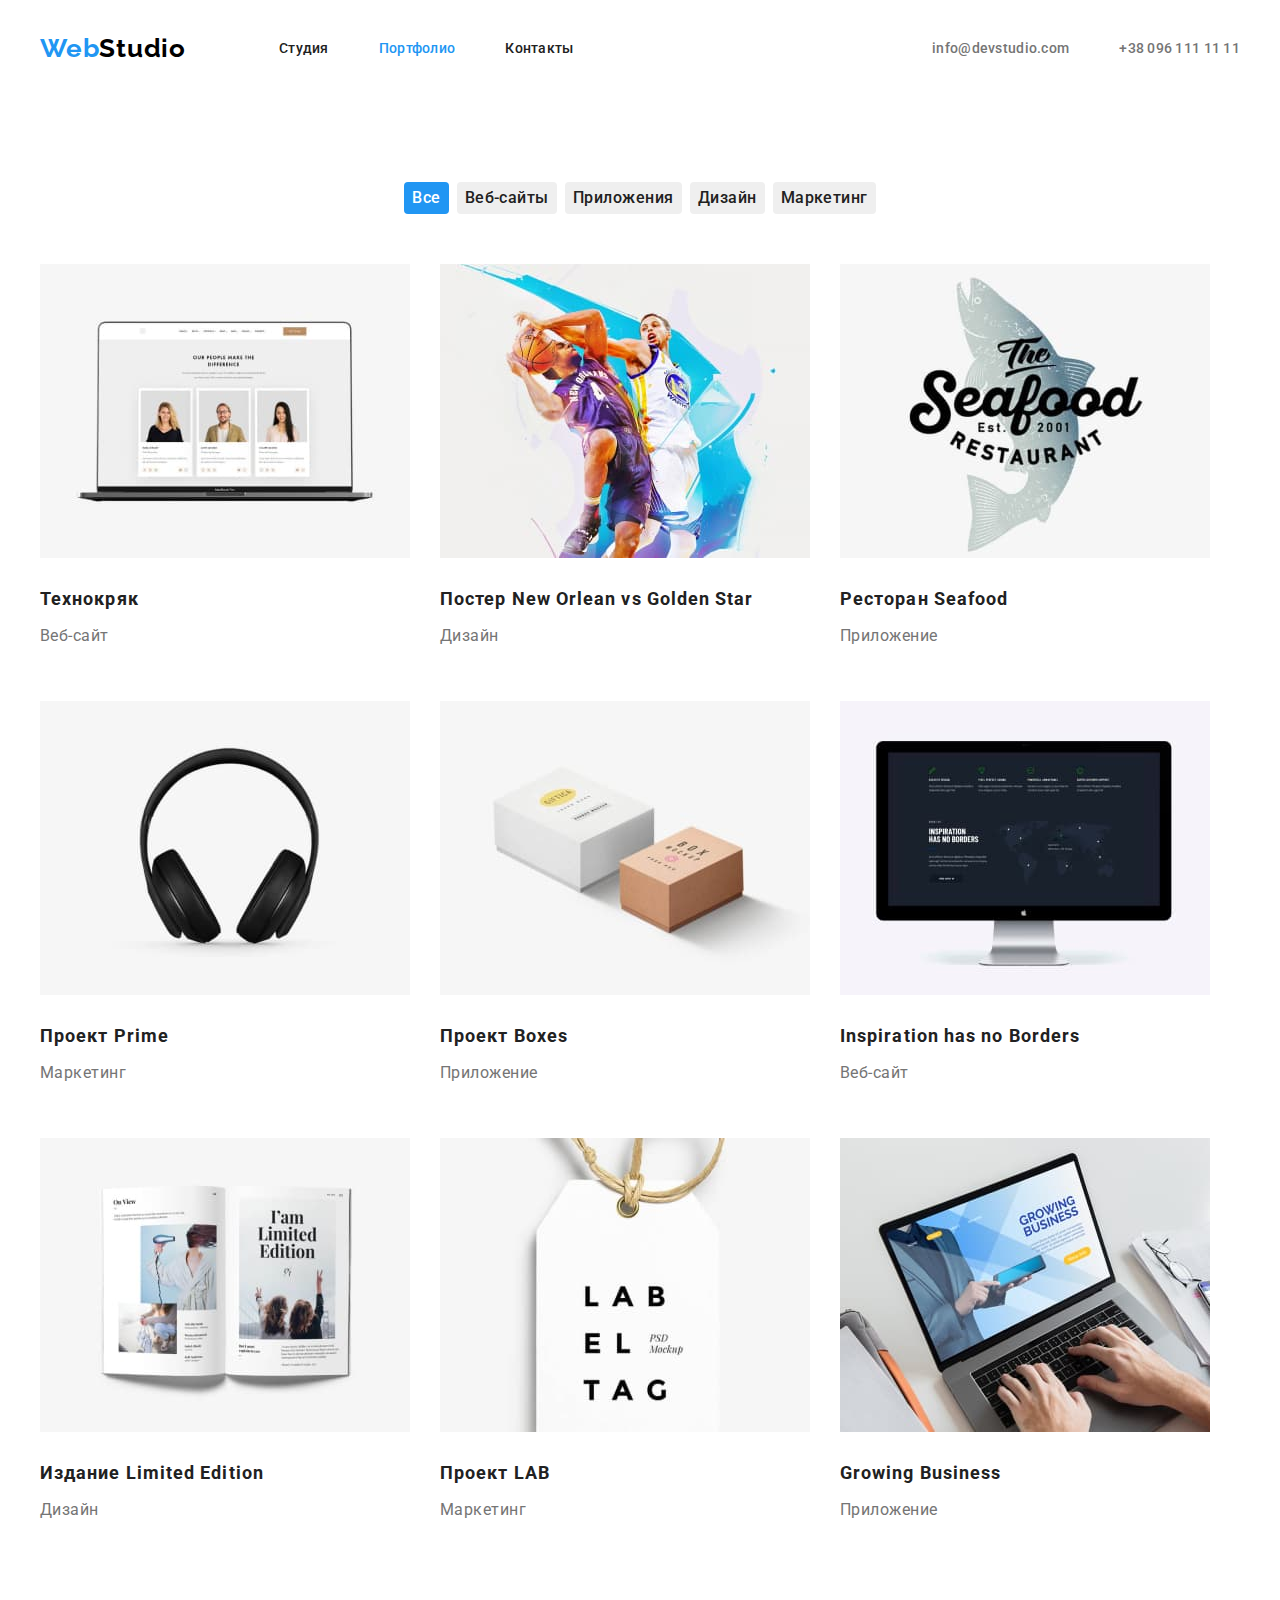
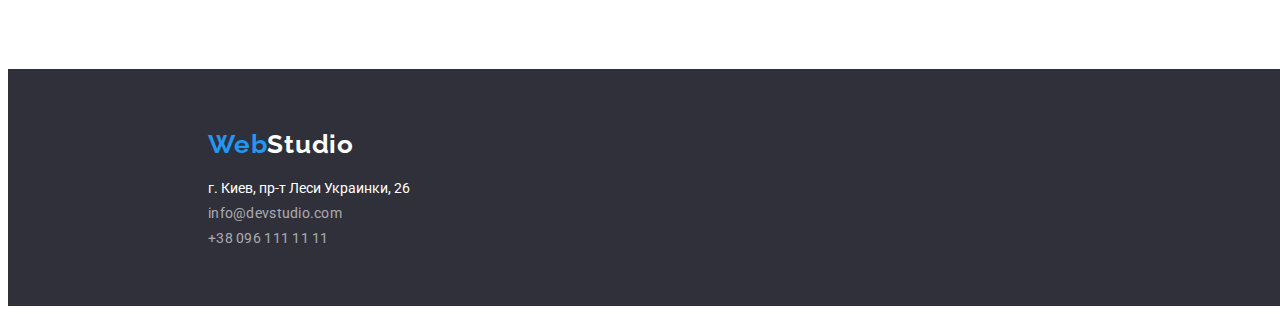
==== portfolio.html @ 3ed4b09c "Fully done hm03" ====
<!DOCTYPE html>
<html lang="ru">
<head>
    <meta charset="UTF-8">
    <meta http-equiv="X-UA-Compatible" content="IE=edge">
    <meta name="viewport" content="width=device-width, initial-scale=1.0">
    <title>Портфолио</title>
    <link rel="preconnect" href="https://fonts.googleapis.com">
    <link rel="preconnect" href="https://fonts.gstatic.com" crossorigin>
    <link
        href="https://fonts.googleapis.com/css2?family=Oleo+Script&family=Raleway:wght@400;700&family=Roboto:wght@400;500;700;900&display=swap"
        rel="stylesheet">
    <link rel="stylesheet" href="./css/styles.css">
</head>
<body>
    <header class="header">
        <div class="container">
            <a href="./index.html" class="logo-header"><span class="logo-first-word">Web</span>Studio</a>
            <nav class="main-nav">
                <ul class="nav-list">
                    <li class="nav-item"><a href="./index.html" class="nav-link">Студия</a></li>
                    <li class="nav-item"><a href="./portfolio.html" class="current">Портфолио</a></li>
                    <li class="nav-item"><a href="" class="nav-link">Контакты</a></li>
                </ul>
            </nav>
            <ul class="contacts-list">
                <li class="contacts-item"><a href="mailto:info@devstudio.com" class="contacts-link">info@devstudio.com</a>
                </li>
                <li class="contacts-item"><a href="tel:+380961111111" class="contacts-link">+38 096 111 11 11</a></li>
            </ul>
        </div>
    </header>
    <main>
        <div class="container">
            <section class="examples-section">
                <h1 class="examples-section-title">Все примеры работ</h1>
                <ul class="portfolio-filter-list">
                    <li class="portfolio-filter-item"><button type="button" class="portfolio-filter-button current-btn">Все</button>
                    </li>
                    <li class="portfolio-filter-item"><button type="button" class="portfolio-filter-button">Веб-сайты</button></li>
                    <li class="portfolio-filter-item"><button type="button" class="portfolio-filter-button">Приложения</button></li>
                    <li class="portfolio-filter-item"><button type="button" class="portfolio-filter-button">Дизайн</button></li>
                    <li class="portfolio-filter-item"><button type="button" class="portfolio-filter-button">Маркетинг</button></li>
                </ul>
                <ul class="examples-section-list">
                    <li class="examples-section-items">
                        <img src="./images/company-1.jpg" alt="Веб-сайт" width="370" height="294" class="company-photo">
                        <h2 class="company-name">Технокряк</h2>
                        <p class="company-description">Веб-сайт</p>
                    </li>
                    <li class="examples-section-items">
                        <img src="./images/company-2.jpg" alt="Дизайн" width="370" height="294" class="company-photo">
                        <h2 class="company-name">Постер <span lang="en">New Orlean vs Golden Star</span></h2>
                        <p class="company-description">Дизайн</p>
                    </li>
                    <li class="examples-section-items">
                        <img src="./images/company-3.jpg" alt="Приложение" width="370" height="294" class="company-photo">
                        <h2 class="company-name">Ресторан <span lang="en">Seafood</span></h2>
                        <p class="company-description">Приложение</p>
                    </li>
                    <li class="examples-section-items">
                        <img src="./images/company-4.jpg" alt="Маркетинг" width="370" height="294" class="company-photo">
                        <h2 class="company-name">Проект <span lang="en">Prime</span></h2>
                        <p class="company-description">Маркетинг</p>
                    </li>
                    <li class="examples-section-items">
                        <img src="./images/company-5.jpg" alt="Приложение" width="370" height="294" class="company-photo">
                        <h2 class="company-name">Проект <span lang="en">Boxes</span></h2>
                        <p class="company-description">Приложение</p>
                    </li>
                    <li class="examples-section-items">
                        <img src="./images/company-6.jpg" alt="Веб-сайт" width="370" height="294" class="company-photo">
                        <h2 class="company-name" lang="en">Inspiration has no Borders</h2>
                        <p class="company-description">Веб-сайт</p>
                    </li>
                    <li class="examples-section-items">
                        <img src="./images/company-7.jpg" alt="Дизайн" width="370" height="294" class="company-photo">
                        <h2 class="company-name">Издание <span lang="en">Limited Edition</span></h2>
                        <p class="company-description">Дизайн</p>
                    </li>
                    <li class="examples-section-items">
                        <img src="./images/company-8.jpg" alt="Маркетинг" width="370" height="294" class="company-photo">
                        <h2 class="company-name">Проект <span lang="en">LAB</span></h2>
                        <p class="company-description">Маркетинг</p>
                    </li>
                    <li class="examples-section-items">
                        <img src="./images/company-9.jpg" alt="Приложение" width="370" height="294" class="company-photo">
                        <h2 class="company-name" lang="en">Growing Business</h2>
                        <p class="company-description">Приложение</p>
                    </li>
                </ul>
            </section>
        </div>
    </main>
    <footer class="footer">
        <div class="container">
            <a href="./index.html" class="logo-footer"><span class="logo-first-word">Web</span>Studio</a>
            <address>
                <p class="address">г. Киев, пр-т Леси Украинки, 26</p>
                <ul class="contacts-footer-list">
                    <li class="contacts-item-footer"><a href="mailto:info@devstudio.com"
                            class="contacts-link-footer">info@devstudio.com</a></li>
                    <li class="contacts-item-footer"><a href="tel:+380961111111" class="contacts-link-footer">+38 096 111 11
                            11</a>
                    </li>
                </ul>
            </address>
        </div>
    </footer>
</body>
</html>
---- css/styles.css ----
:root {
  --theme-main: #000000;
  --theme-accent: #2196f3;
  --theme-light: #ffffff;
  --theme-description: #757575;
  --theme-contacts: rgba(255, 255, 255, 0.6);
  --theme-nav: #212121;
  --theme-bckgrnd-hero: #2f303a;
  --theme-btn: #2196f3;
  --theme-bckgrnd-team: #f5f4fa;
}

body {
  font-family: 'Roboto', sans-serif;
  font-size: 14px;
  color: var(--theme-description);
  background-color: var(--theme-light);
}

h1,
h2,
h3,
p,
ul {
  margin: 0;
  padding: 0;
}

.container {
  width: 1200px;
  margin-left: auto;
  margin-right: auto;
  padding-left: 15px;
  padding-right: 15px;
}
/* header */
.header > .container {
  display: flex;
  align-items: center;
  height: 80px;
}

.logo-header {
  margin-right: 93px;
  font-family: Raleway;
  font-weight: 700;
  font-size: 26px;
  line-height: 1.19;
  letter-spacing: 0.03em;
  color: var(--theme-main);
  text-decoration: none;
}

.logo-first-word {
  color: var(--theme-accent);
}

.main-nav {
  margin-right: auto;
}

.nav-list,
.contacts-list {
  display: flex;
}

.nav-list,
.contacts-list,
.benefits-list,
.employment-list,
.team-list,
.portfolio-filter-list,
.examples-section-list,
.contacts-footer-list {
  list-style-type: none;
}

.nav-item {
  margin-right: 50px;
}

.nav-item:last-child {
  margin-right: 0;
}

.nav-link {
  text-decoration: none;
  color: var(--theme-nav);
  font-weight: 500;
  font-size: 14px;
  line-height: 1.14;
  letter-spacing: 0.02em;
}

.nav-link:visited {
  color: var(--theme-nav);
}

.nav-link:hover,
.nav-link:focus,
.contacts-link:hover,
.contacts-link:focus {
  color: var(--theme-accent);
}

.contacts-item:first-child {
  margin-right: 50px;
}

.contacts-link {
  text-decoration: none;
  font-style: normal;
  font-weight: 500;
  font-size: 14px;
  line-height: 1.14px;
  letter-spacing: 0.02em;
  color: var(--theme-description);
}

.contacts-link:visited {
  color: var(--theme-description);
}

/* hero-section */

.hero {
  width: 1600px;
  margin-left: -200px;
  padding-top: 200px;
  padding-bottom: 200px;
  background-color: var(--theme-bckgrnd-hero);
}

.hero-title {
  margin-bottom: 30px;
  font-weight: 900;
  font-size: 44px;
  line-height: 1.36;
  text-align: center;
  letter-spacing: 0.06em;
  text-transform: uppercase;
  color: var(--theme-light);
}

.hero-btn {
  margin-left: auto;
  margin-right: auto;
  color: var(--theme-light);
  background-color: var(--theme-accent);
  font-family: inherit;
  font-weight: 700;
  font-size: 16px;
  line-height: 1.88;
  display: flex;
  align-items: center;
  text-align: center;
  letter-spacing: 0.06em;
  cursor: pointer;
  border-radius: 4px;
  border-color: transparent;
}

.hero-btn:hover,
.hero-btn:focus {
  background-color: var(--theme-btn);
}

/* benefits */

.benefits-section {
  padding-top: 94px;
  padding-bottom: 94px;
}
.benefits-list {
  display: flex;
}

.benefits-item {
  width: 270px;
  margin-left: 30px;
}

.benefits-item:last-child {
  margin-left: 0;
}

.benefits-title,
.portfolio-filter-title,
.examples-section-title {
  display: none;
}

.benefits-item-title {
  margin-bottom: 10px;
  color: var(--theme-nav);
  font-weight: 700;
  font-size: 14px;
  line-height: 1.14;
  letter-spacing: 0.03em;
  text-transform: uppercase;
}

.benefits-item-text {
  line-height: 1.71;
  letter-spacing: 0.03em;
}

/* employment */

.employment-section {
  padding-bottom: 94px;
}

.employment-list {
  display: flex;
}

.employment-item {
  margin-right: 30px;
}

.employment-item:last-child {
  margin-right: 0;
}

/* team */

.team-section {
  padding-top: 94px;
  padding-bottom: 94px;
  background-color: var(--theme-bckgrnd-team);
}

.team-item {
  widht: 270px;
  margin-right: 30px;
  padding-bottom: 30px;
  background-color: var(--theme-light);
}

.team-item:last-child {
  margin-right: 0;
}

.team-item-photo {
  margin-bottom: 30px;
}

.employment-title,
.team-title {
  margin-bottom: 50px;
  font-weight: 700;
  font-size: 36px;
  line-height: 1.17;
  text-align: center;
  letter-spacing: 0.03em;
  color: var(--theme-nav);
}

.team-list {
  display: flex;
}

.team-item-title {
  margin-bottom: 10px;
  font-weight: 500;
  font-size: 16px;
  line-height: 1.19;
  text-align: center;
  letter-spacing: 0.03em;
  color: var(--theme-nav);
}

.team-item-text {
  font-weight: 400;
  font-size: 16px;
  line-height: 1.19;
  text-align: center;
  letter-spacing: 0.03em;
  color: var(--theme-description);
}

/* footer */

.footer {
  width: 1600px;
  margin-left: auto;
  margin-right: auto;
  background-color: var(--theme-bckgrnd-hero);
}

.footer > .container {
  padding-top: 60px;
  padding-bottom: 60px;
  display: flex;
  flex-direction: column;
}
.logo-footer {
  margin-bottom: 20px;
  font-family: Raleway;
  font-weight: 700;
  font-size: 26px;
  line-height: 1.19;
  letter-spacing: 0.03em;
  color: var(--theme-light);
  text-decoration: none;
}

.address {
  margin-bottom: 9px;
  color: var(--theme-light);
  font-style: normal;
}

.contacts-footer-list {
  display: flex;
  flex-direction: column;
}

.contacts-item-footer:first-child {
  margin-bottom: 9px;
}

.contacts-link-footer {
  text-decoration: none;
  font-style: normal;
  font-weight: 400;
  font-size: 14px;
  line-height: 1.14px;
  letter-spacing: 0.02em;
  color: var(--theme-contacts);
}

.contacts-link-footer:hover,
.contacts-link-footer:focus {
  color: var(--theme-accent);
}

.contacts-link-footer:visited {
  color: var(--theme-contacts);
}

/*  examples section */

.examples-section {
  padding-top: 94px;
  padding-bottom: 94px;
}

.examples-section-list {
  display: flex;
  flex-wrap: wrap;
}

.examples-section-items {
  width: 370px;
  margin-right: 30px;
  margin-bottom: 30px;
  padding-bottom: 20px;
}

.examples-section-items:nth-child(3n + 3) {
  margin-right: 30px;
}

.examples-section-items:nth-last-child(-n + 3) {
  margin-bottom: 30px;
}

/*  portfolio filter  */

.portfolio-filter-list {
  display: flex;
  justify-content: center;
  margin-bottom: 50px;
}

.portfolio-filter-item {
  margin-right: 8px;
}

.portfolio-filter-item:last-child {
  margin-right: 0;
}

.portfolio-filter-button {
  font-family: inherit;
  font-weight: 500;
  font-size: 16px;
  line-height: 1.62;
  text-align: center;
  letter-spacing: 0.03em;
  cursor: pointer;
  color: var(--theme-nav);
  border-radius: 4px;
  border-color: transparent;
}

.portfolio-filter-button:hover,
.portfolio-filter-button:focus {
  background-color: var(--theme-accent);
  color: var(--theme-light);
}

/* portfolio */

.company-photo {
  margin-bottom: 20px;
}

.company-name {
  margin-bottom: 4px;
  font-style: normal;
  font-weight: bold;
  font-size: 18px;
  line-height: 2;
  letter-spacing: 0.06em;
  color: var(--theme-nav);
}

.company-description {
  font-size: 16px;
  line-height: 1.88;
  letter-spacing: 0.03em;
  color: var(--theme-description);
}

.current {
  color: var(--theme-accent);
  text-decoration: none;
  font-weight: 500;
  font-size: 14px;
  line-height: 1.14;
  letter-spacing: 0.02em;
}

.current-btn {
  background-color: var(--theme-accent);
  color: var(--theme-light);
}
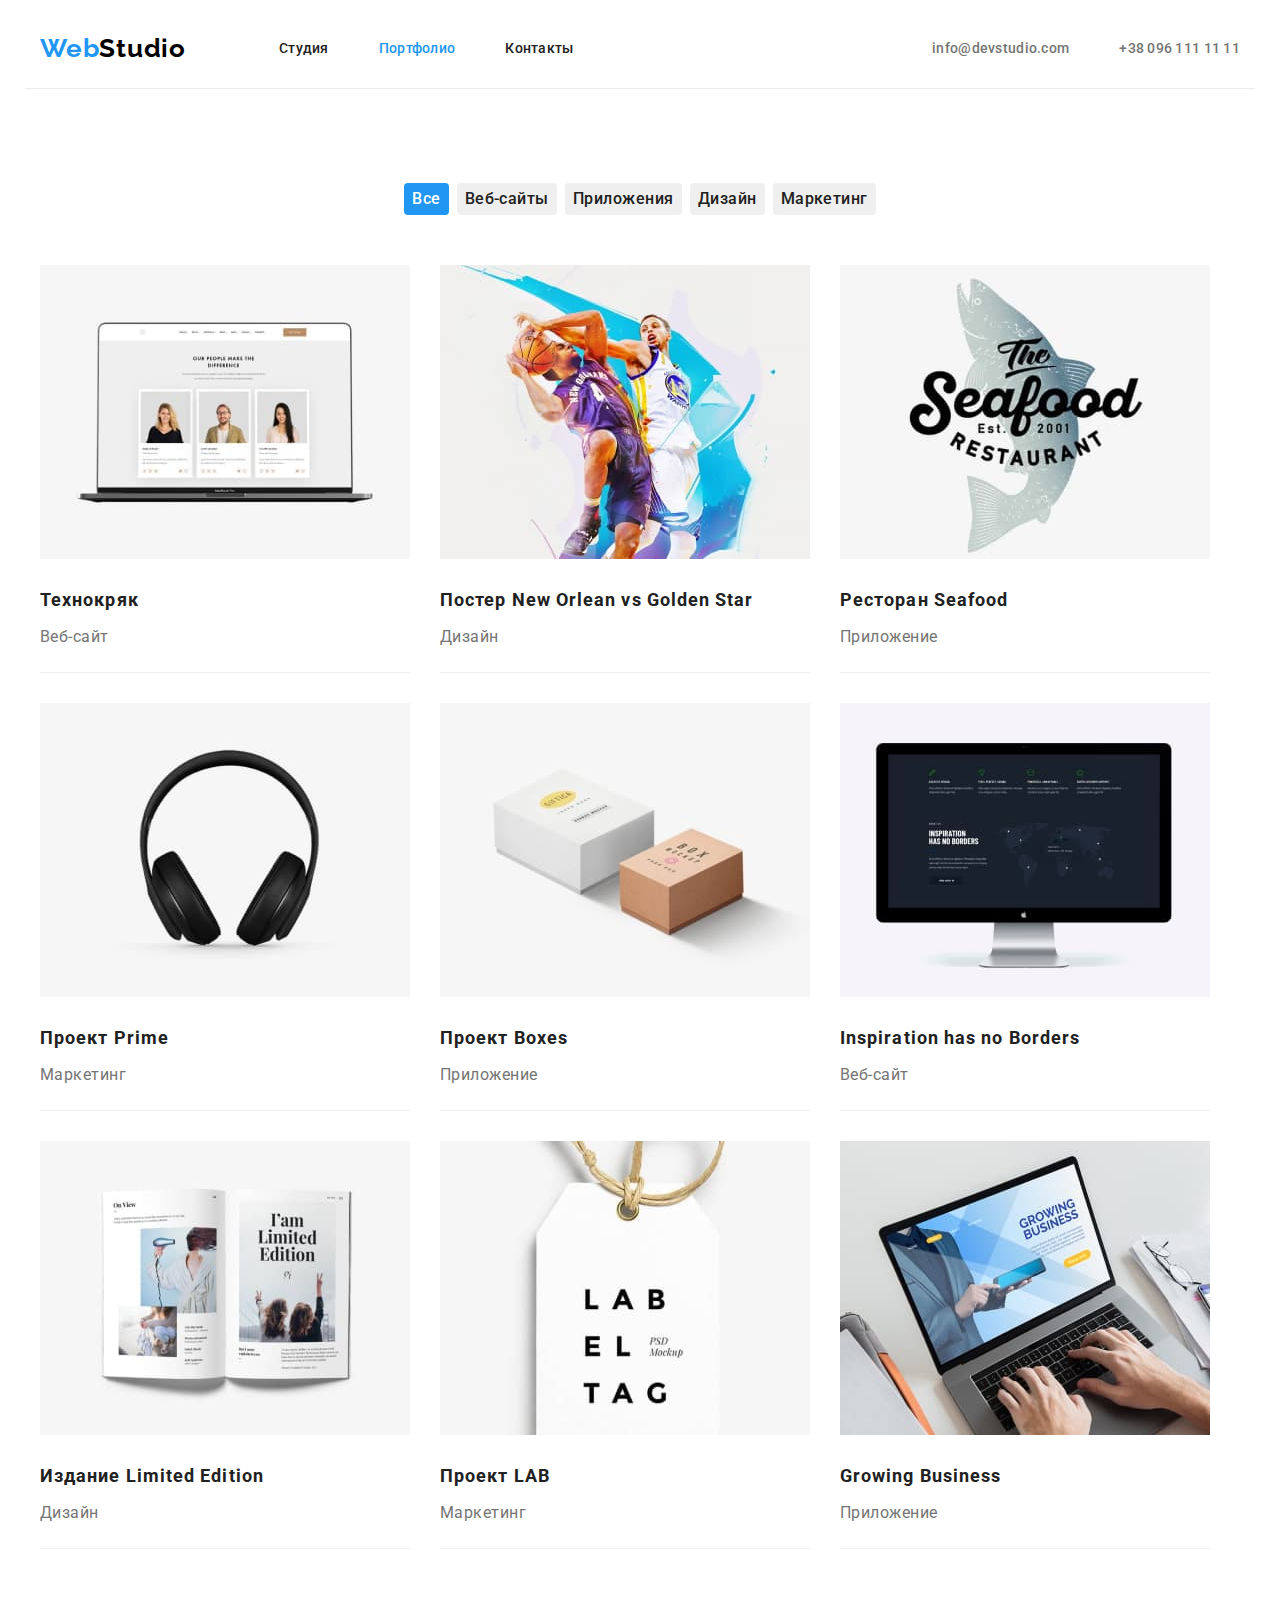
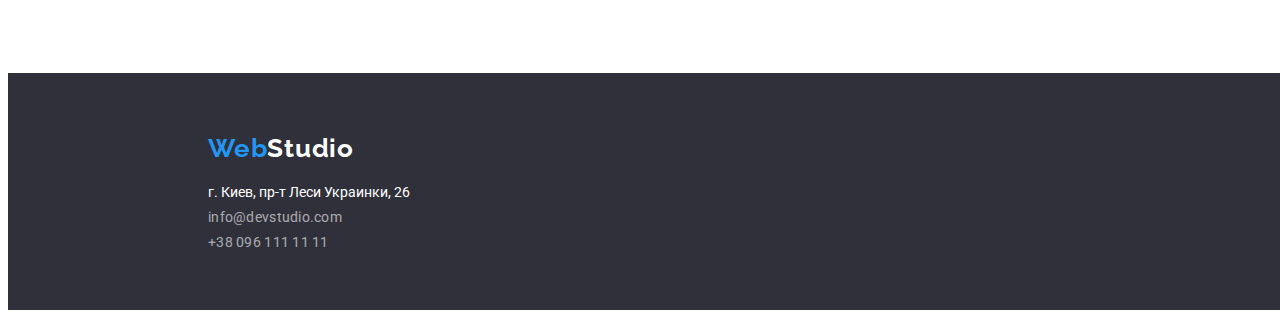
==== commit 09002075: "little changes" ====
--- a/portfolio.html
+++ b/portfolio.html
@@ -32,7 +32,7 @@
     </header>
     <main>
         <div class="container">
-            <section class="examples-section">
+            <section class="examples-section section">
                 <h1 class="examples-section-title">Все примеры работ</h1>
                 <ul class="portfolio-filter-list">
                     <li class="portfolio-filter-item"><button type="button" class="portfolio-filter-button current-btn">Все</button>
--- a/css/styles.css
+++ b/css/styles.css
@@ -8,6 +8,8 @@
   --theme-bckgrnd-hero: #2f303a;
   --theme-btn: #2196f3;
   --theme-bckgrnd-team: #f5f4fa;
+  --theme-border-color: #eeeeee;
+  --theme-header-border: #ececec;
 }
 
 body {
@@ -38,6 +40,7 @@
   display: flex;
   align-items: center;
   height: 80px;
+  border-bottom: 1px solid var(--theme-header-border);
 }
 
 .logo-header {
@@ -167,7 +170,7 @@
 
 /* benefits */
 
-.benefits-section {
+.section {
   padding-top: 94px;
   padding-bottom: 94px;
 }
@@ -207,10 +210,6 @@
 
 /* employment */
 
-.employment-section {
-  padding-bottom: 94px;
-}
-
 .employment-list {
   display: flex;
 }
@@ -226,13 +225,11 @@
 /* team */
 
 .team-section {
-  padding-top: 94px;
-  padding-bottom: 94px;
   background-color: var(--theme-bckgrnd-team);
 }
 
 .team-item {
-  widht: 270px;
+  width: 270px;
   margin-right: 30px;
   padding-bottom: 30px;
   background-color: var(--theme-light);
@@ -342,11 +339,6 @@
 
 /*  examples section */
 
-.examples-section {
-  padding-top: 94px;
-  padding-bottom: 94px;
-}
-
 .examples-section-list {
   display: flex;
   flex-wrap: wrap;
@@ -357,6 +349,7 @@
   margin-right: 30px;
   margin-bottom: 30px;
   padding-bottom: 20px;
+  border-bottom: 1px solid var(--theme-border-color);
 }
 
 .examples-section-items:nth-child(3n + 3) {
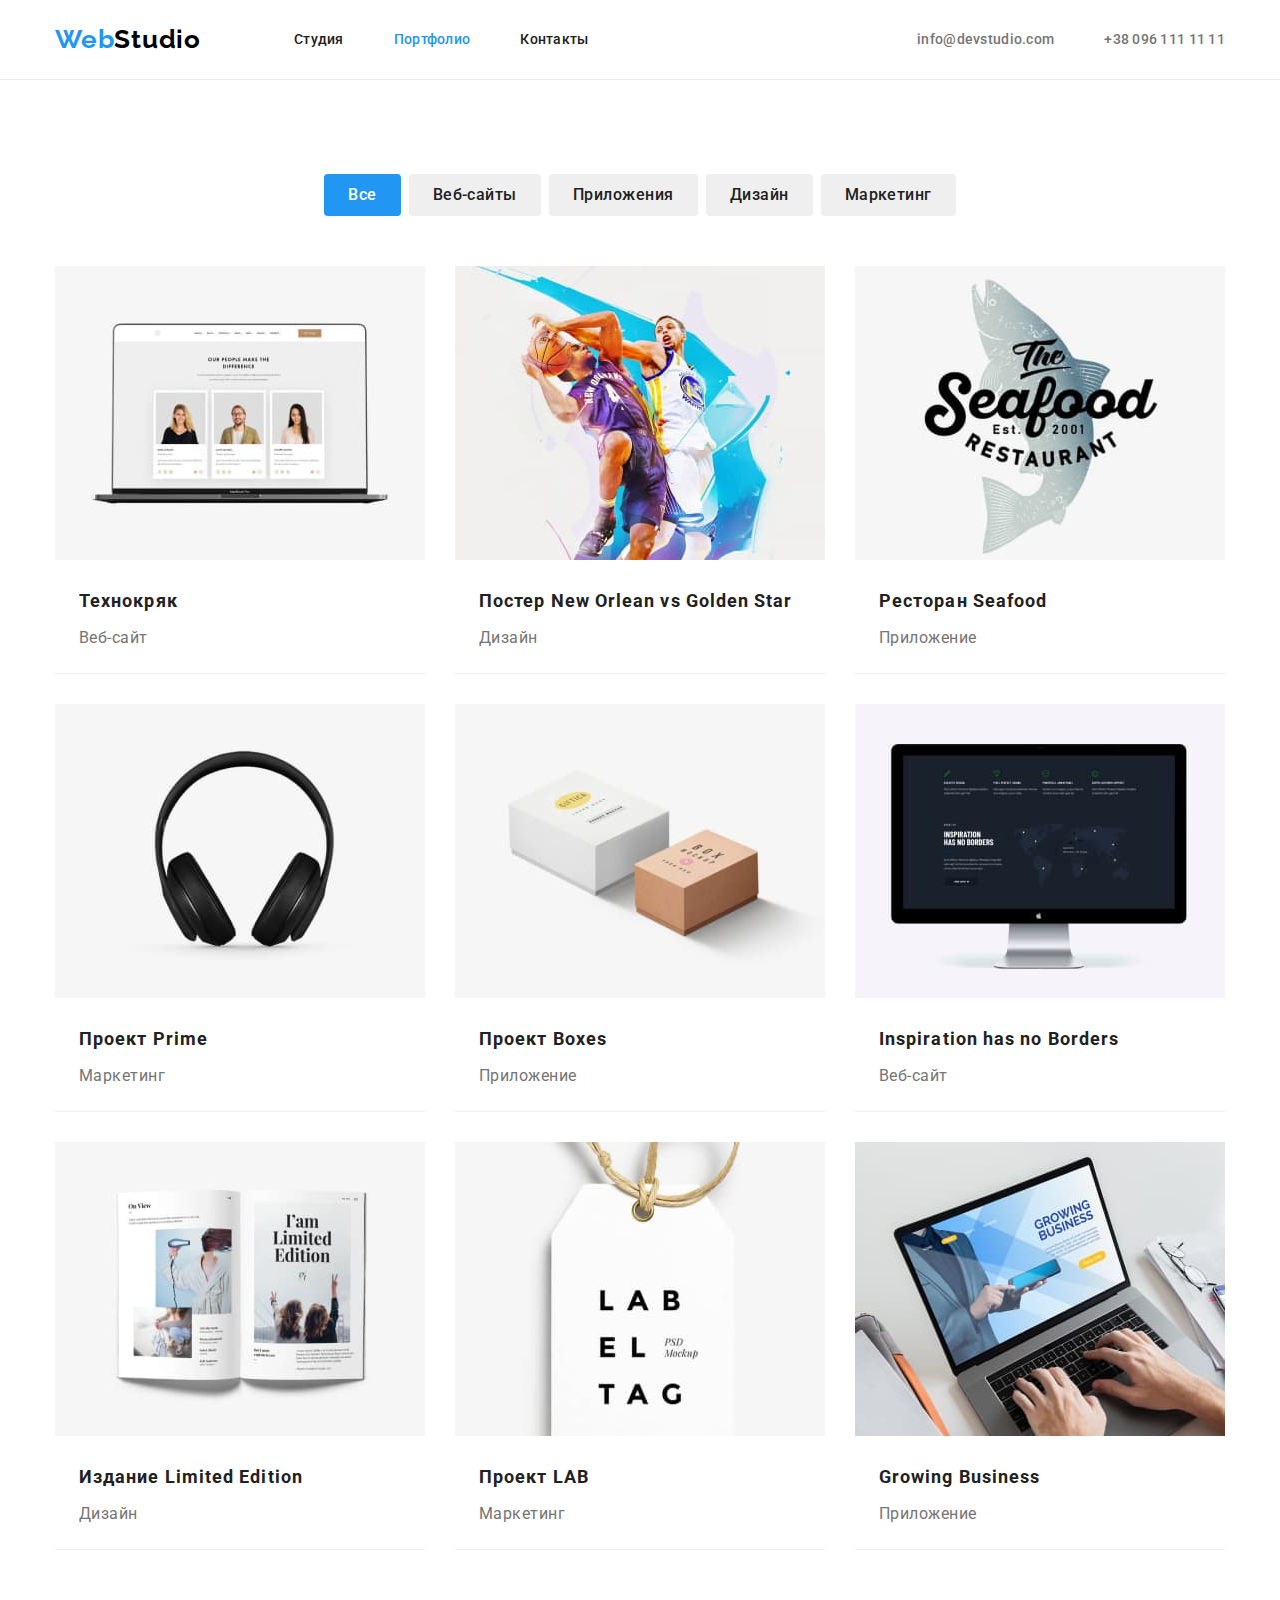
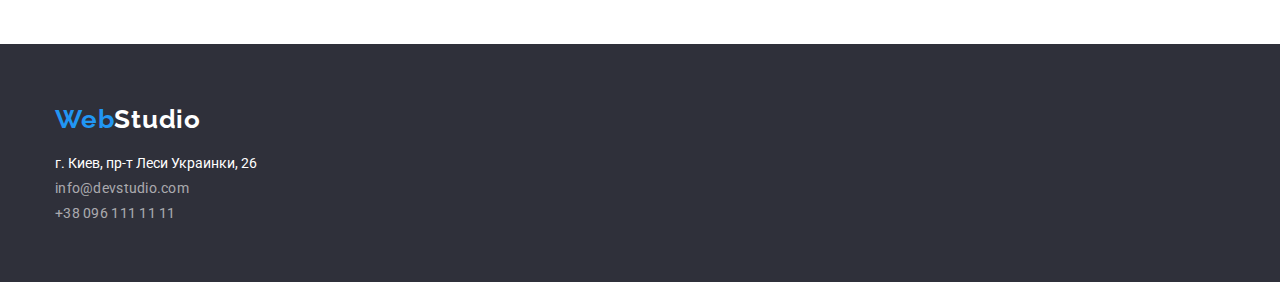
==== commit 8991acbb: "2nd try" ====
--- a/portfolio.html
+++ b/portfolio.html
@@ -10,6 +10,7 @@
     <link
         href="https://fonts.googleapis.com/css2?family=Oleo+Script&family=Raleway:wght@400;700&family=Roboto:wght@400;500;700;900&display=swap"
         rel="stylesheet">
+    <link rel="stylesheet" href="https://cdnjs.cloudflare.com/ajax/libs/modern-normalize/1.1.0/modern-normalize.min.css">
     <link rel="stylesheet" href="./css/styles.css">
 </head>
 <body>
@@ -31,8 +32,8 @@
         </div>
     </header>
     <main>
-        <div class="container">
-            <section class="examples-section section">
+        <section class="examples-section section">
+            <div class="container">
                 <h1 class="examples-section-title">Все примеры работ</h1>
                 <ul class="portfolio-filter-list">
                     <li class="portfolio-filter-item"><button type="button" class="portfolio-filter-button current-btn">Все</button>
@@ -45,52 +46,70 @@
                 <ul class="examples-section-list">
                     <li class="examples-section-items">
                         <img src="./images/company-1.jpg" alt="Веб-сайт" width="370" height="294" class="company-photo">
-                        <h2 class="company-name">Технокряк</h2>
-                        <p class="company-description">Веб-сайт</p>
+                        <div class="company-text">
+                            <h2 class="company-name">Технокряк</h2>
+                            <p class="company-description">Веб-сайт</p>
+                    </div>
                     </li>
                     <li class="examples-section-items">
                         <img src="./images/company-2.jpg" alt="Дизайн" width="370" height="294" class="company-photo">
-                        <h2 class="company-name">Постер <span lang="en">New Orlean vs Golden Star</span></h2>
-                        <p class="company-description">Дизайн</p>
+                        <div class="company-text">
+                            <h2 class="company-name">Постер <span lang="en">New Orlean vs Golden Star</span></h2>
+                            <p class="company-description">Дизайн</p>
+                        </div>
                     </li>
                     <li class="examples-section-items">
                         <img src="./images/company-3.jpg" alt="Приложение" width="370" height="294" class="company-photo">
-                        <h2 class="company-name">Ресторан <span lang="en">Seafood</span></h2>
-                        <p class="company-description">Приложение</p>
+                        <div class="company-text">
+                            <h2 class="company-name">Ресторан <span lang="en">Seafood</span></h2>
+                            <p class="company-description">Приложение</p>
+                        </div>
                     </li>
                     <li class="examples-section-items">
                         <img src="./images/company-4.jpg" alt="Маркетинг" width="370" height="294" class="company-photo">
-                        <h2 class="company-name">Проект <span lang="en">Prime</span></h2>
-                        <p class="company-description">Маркетинг</p>
+                        <div class="company-text">
+                            <h2 class="company-name">Проект <span lang="en">Prime</span></h2>
+                            <p class="company-description">Маркетинг</p>
+                        </div>
                     </li>
                     <li class="examples-section-items">
                         <img src="./images/company-5.jpg" alt="Приложение" width="370" height="294" class="company-photo">
-                        <h2 class="company-name">Проект <span lang="en">Boxes</span></h2>
-                        <p class="company-description">Приложение</p>
+                        <div class="company-text">
+                            <h2 class="company-name">Проект <span lang="en">Boxes</span></h2>
+                            <p class="company-description">Приложение</p>
+                        </div>
                     </li>
                     <li class="examples-section-items">
                         <img src="./images/company-6.jpg" alt="Веб-сайт" width="370" height="294" class="company-photo">
-                        <h2 class="company-name" lang="en">Inspiration has no Borders</h2>
-                        <p class="company-description">Веб-сайт</p>
+                        <div class="company-text">
+                            <h2 class="company-name" lang="en">Inspiration has no Borders</h2>
+                            <p class="company-description">Веб-сайт</p>
+                        </div>
                     </li>
                     <li class="examples-section-items">
                         <img src="./images/company-7.jpg" alt="Дизайн" width="370" height="294" class="company-photo">
-                        <h2 class="company-name">Издание <span lang="en">Limited Edition</span></h2>
-                        <p class="company-description">Дизайн</p>
+                        <div class="company-text">
+                            <h2 class="company-name">Издание <span lang="en">Limited Edition</span></h2>
+                            <p class="company-description">Дизайн</p>
+                        </div>
                     </li>
                     <li class="examples-section-items">
                         <img src="./images/company-8.jpg" alt="Маркетинг" width="370" height="294" class="company-photo">
-                        <h2 class="company-name">Проект <span lang="en">LAB</span></h2>
-                        <p class="company-description">Маркетинг</p>
+                        <div class="company-text">
+                            <h2 class="company-name">Проект <span lang="en">LAB</span></h2>
+                            <p class="company-description">Маркетинг</p>
+                        </div>
                     </li>
                     <li class="examples-section-items">
                         <img src="./images/company-9.jpg" alt="Приложение" width="370" height="294" class="company-photo">
-                        <h2 class="company-name" lang="en">Growing Business</h2>
-                        <p class="company-description">Приложение</p>
+                        <div class="company-text">
+                            <h2 class="company-name" lang="en">Growing Business</h2>
+                            <p class="company-description">Приложение</p>
+                        </div>
                     </li>
                 </ul>
-            </section>
-        </div>
+            </div>
+        </section>
     </main>
     <footer class="footer">
         <div class="container">
--- a/css/styles.css
+++ b/css/styles.css
@@ -35,12 +35,16 @@
   padding-left: 15px;
   padding-right: 15px;
 }
+
 /* header */
+
+.header {
+  border-bottom: 1px solid var(--theme-header-border);
+}
+
 .header > .container {
   display: flex;
   align-items: center;
-  height: 80px;
-  border-bottom: 1px solid var(--theme-header-border);
 }
 
 .logo-header {
@@ -52,6 +56,8 @@
   letter-spacing: 0.03em;
   color: var(--theme-main);
   text-decoration: none;
+  padding-top: 24px;
+  padding-bottom: 24px;
 }
 
 .logo-first-word {
@@ -93,6 +99,8 @@
   font-size: 14px;
   line-height: 1.14;
   letter-spacing: 0.02em;
+  padding-top: 32px;
+  padding-bottom: 32px;
 }
 
 .nav-link:visited {
@@ -118,6 +126,8 @@
   line-height: 1.14px;
   letter-spacing: 0.02em;
   color: var(--theme-description);
+  padding-top: 32px;
+  padding-bottom: 32px;
 }
 
 .contacts-link:visited {
@@ -127,10 +137,8 @@
 /* hero-section */
 
 .hero {
-  width: 1600px;
-  margin-left: -200px;
   padding-top: 200px;
-  padding-bottom: 200px;
+  padding-bottom: 280px;
   background-color: var(--theme-bckgrnd-hero);
 }
 
@@ -148,6 +156,7 @@
 .hero-btn {
   margin-left: auto;
   margin-right: auto;
+  padding: 10px 32px 10px 32px;
   color: var(--theme-light);
   background-color: var(--theme-accent);
   font-family: inherit;
@@ -210,6 +219,10 @@
 
 /* employment */
 
+.employment-section {
+  padding-bottom: 94px;
+}
+
 .employment-list {
   display: flex;
 }
@@ -220,6 +233,12 @@
 
 .employment-item:last-child {
   margin-right: 0;
+}
+
+.employment-img {
+  display: block;
+  max-width: 100%;
+  height: auto;
 }
 
 /* team */
@@ -231,16 +250,16 @@
 .team-item {
   width: 270px;
   margin-right: 30px;
+  background-color: var(--theme-light);
+}
+
+.team-item-description {
+  padding-top: 30px;
   padding-bottom: 30px;
-  background-color: var(--theme-light);
 }
 
 .team-item:last-child {
   margin-right: 0;
-}
-
-.team-item-photo {
-  margin-bottom: 30px;
 }
 
 .employment-title,
@@ -280,19 +299,15 @@
 /* footer */
 
 .footer {
-  width: 1600px;
+  padding-top: 60px;
+  padding-bottom: 60px;
   margin-left: auto;
   margin-right: auto;
   background-color: var(--theme-bckgrnd-hero);
 }
 
-.footer > .container {
-  padding-top: 60px;
-  padding-bottom: 60px;
-  display: flex;
-  flex-direction: column;
-}
 .logo-footer {
+  display: inline-block;
   margin-bottom: 20px;
   font-family: Raleway;
   font-weight: 700;
@@ -346,18 +361,17 @@
 
 .examples-section-items {
   width: 370px;
-  margin-right: 30px;
-  margin-bottom: 30px;
-  padding-bottom: 20px;
+  margin-left: 30px;
+  margin-top: 30px;
   border-bottom: 1px solid var(--theme-border-color);
 }
 
-.examples-section-items:nth-child(3n + 3) {
-  margin-right: 30px;
-}
-
-.examples-section-items:nth-last-child(-n + 3) {
-  margin-bottom: 30px;
+.examples-section-items:nth-child(3n + 1) {
+  margin-left: 0;
+}
+
+.examples-section-items:nth-last-child(n + 7) {
+  margin-top: 0;
 }
 
 /*  portfolio filter  */
@@ -377,6 +391,7 @@
 }
 
 .portfolio-filter-button {
+  padding: 6px 22px;
   font-family: inherit;
   font-weight: 500;
   font-size: 16px;
@@ -397,8 +412,8 @@
 
 /* portfolio */
 
-.company-photo {
-  margin-bottom: 20px;
+.company-text {
+  padding: 20px 24px;
 }
 
 .company-name {
@@ -425,6 +440,8 @@
   font-size: 14px;
   line-height: 1.14;
   letter-spacing: 0.02em;
+  padding-top: 32px;
+  padding-bottom: 32px;
 }
 
 .current-btn {
